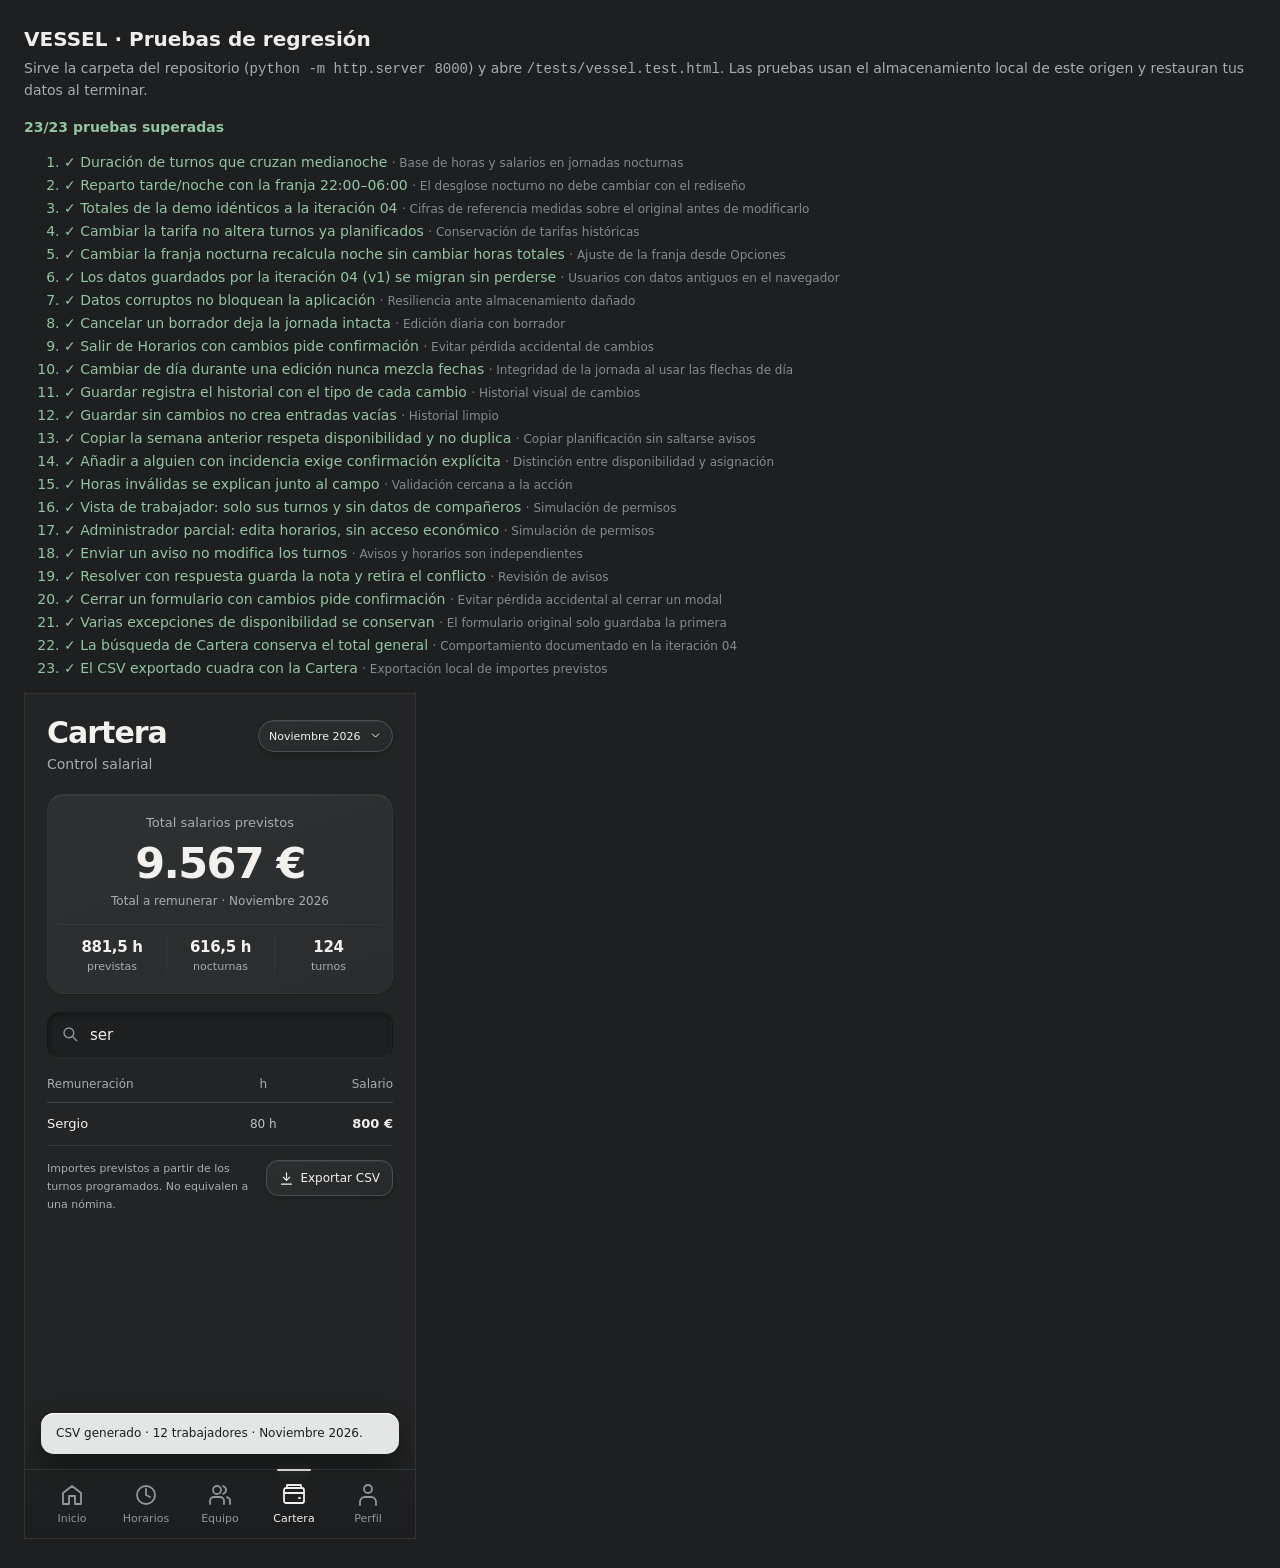
==== tests/vessel.test.html @ eb5120ce "VESSEL 2.0: neomorfismo coherente, microanimaciones y mejoras funcionales - Sistema de diseño (token" ====
<!doctype html>
<html lang="es">
  <head>
    <meta charset="utf-8" />
    <title>VESSEL · Pruebas de regresión</title>
    <style>
      body { font: 14px/1.5 system-ui, sans-serif; background: #1d1f20; color: #eee; margin: 24px; }
      h1 { font-size: 20px; margin: 0 0 4px; }
      p.note { color: #a7adb0; margin: 0 0 16px; }
      li { margin: 2px 0; }
      .ok { color: #93c4a2; }
      .ko { color: #e3998b; }
      .why { color: #848b8e; font-size: 12px; }
      #summary { font-weight: 600; margin: 12px 0; }
      iframe { width: 390px; height: 844px; border: 1px solid #333; }
    </style>
  </head>
  <body>
    <h1>VESSEL · Pruebas de regresión</h1>
    <p class="note">
      Sirve la carpeta del repositorio (<code>python -m http.server 8000</code>) y abre
      <code>/tests/vessel.test.html</code>. Las pruebas usan el almacenamiento local de este origen y restauran tus datos al terminar.
    </p>
    <div id="summary">Ejecutando…</div>
    <ol id="results"></ol>
    <iframe id="app" title="Aplicación en prueba"></iframe>
    <script type="module">
      /* Cada prueba protege un comportamiento concreto; el motivo figura en "why". */
      const STORE = "vessel.iter04.v1";
      const backup = localStorage.getItem(STORE);
      const frame = document.getElementById("app");
      let w;
      const results = [];

      async function load(storage) {
        if (storage === undefined) localStorage.removeItem(STORE);
        else localStorage.setItem(STORE, typeof storage === "string" ? storage : JSON.stringify(storage));
        await new Promise((resolve) => {
          frame.onload = resolve;
          frame.src = "../index.html?t=" + Date.now();
        });
        w = frame.contentWindow;
        /* Sin esperas de animación: las pruebas validan lógica, no tiempos. */
        w.matchMedia = (q) => ({ matches: q.includes("reduce"), addEventListener() {}, removeEventListener() {} });
      }
      const app = (expr) => w.eval(expr);
      const $ = (sel) => w.document.querySelector(sel);
      const click = (sel) => {
        const el = $(sel);
        if (!el) throw Error("No existe " + sel);
        el.click();
      };
      const submit = (sel) => {
        const f = $(sel);
        if (!f) throw Error("No existe " + sel);
        f.requestSubmit();
      };
      const fill = (sel, value) => {
        const el = $(sel);
        if (!el) throw Error("No existe " + sel);
        el.value = value;
        el.dispatchEvent(new w.Event("input", { bubbles: true }));
      };
      const tick = (ms = 0) => new Promise((r) => setTimeout(r, ms));
      function eq(actual, expected, label) {
        const a = JSON.stringify(actual), e = JSON.stringify(expected);
        if (a !== e) throw Error(`${label}: esperado ${e}, obtenido ${a}`);
      }
      function ok(cond, label) {
        if (!cond) throw Error(label);
      }
      async function test(name, why, fn) {
        try {
          await fn();
          results.push({ name, why, pass: true });
        } catch (err) {
          results.push({ name, why, pass: false, err: err.message });
        }
      }
      const snapshot = () => JSON.stringify(app("db"));

      // ---------------------------------------------------------------- Cálculo
      await load();
      await test("Duración de turnos que cruzan medianoche", "Base de horas y salarios en jornadas nocturnas", () => {
        eq(app('duration(makeShift("2026-11-05","x","20:00","04:00",10))'), 8, "20:00–04:00");
        eq(app('duration(makeShift("2026-11-05","x","23:30","00:15",10))'), 0.75, "23:30–00:15");
        eq(app('validateShift(makeShift("2026-11-05","x","22:00","22:00",10))'), false, "entrada = salida");
      });
      await test("Reparto tarde/noche con la franja 22:00–06:00", "El desglose nocturno no debe cambiar con el rediseño", () => {
        eq(app('splitHours(makeShift("2026-11-05","x","20:00","04:00",10))'), { total: 8, night: 6, afternoon: 2 }, "20–04");
        eq(app('splitHours(makeShift("2026-11-05","x","05:00","07:00",10))'), { total: 2, night: 1, afternoon: 1 }, "05–07");
      });
      await test("Totales de la demo idénticos a la iteración 04", "Cifras de referencia medidas sobre el original antes de modificarlo", () => {
        const t = app('stats(null, db.shifts.filter(s => s.date.startsWith("2026-11")))');
        eq([t.total, t.night, t.money, app("db.shifts.length")], [881.5, 616.5, 9567, 124], "noviembre");
        eq(app('[monthStats("angel").money, monthStats("miriam").money, monthStats("alejandro").total]'), [950, 1100, 54.5], "por trabajador");
        eq(app('stats(null, db.shifts.filter(s => s.date >= "2026-11-02" && s.date <= "2026-11-08")).money'), 2178, "semana 02–08");
      });
      await test("Cambiar la tarifa no altera turnos ya planificados", "Conservación de tarifas históricas", async () => {
        app('openModal("person-form", { employeeId: "angel" })');
        fill('#person-form [name="rate"]', "20");
        submit("#person-form");
        eq(app('employee("angel").rate'), 20, "tarifa nueva");
        eq(app('monthStats("angel").money'), 950, "importe de noviembre sin cambios");
        click('[data-action="nav"][data-view="schedule"]');
        app('selectedDate = "2026-11-10"; render()');
        click('.page [data-action="edit-day"]');
        app('openModal("add-shift", { employeeId: "angel" })');
        submit("#add-shift-form");
        eq(app("draft[0].rate"), 20, "el turno nuevo usa la tarifa nueva");
      });
      await test("Cambiar la franja nocturna recalcula noche sin cambiar horas totales", "Ajuste de la franja desde Opciones", async () => {
        await load();
        app('openModal("session")');
        $('#settings-form [name="nightStart"]').value = "00:00";
        submit("#settings-form");
        const t = app('stats(null, db.shifts.filter(s => s.date.startsWith("2026-11")))');
        eq(t.total, 881.5, "horas totales");
        ok(t.night < 616.5, "las horas nocturnas bajan al acortar la franja");
      });

      // ---------------------------------------------------------------- Datos
      await test("Los datos guardados por la iteración 04 (v1) se migran sin perderse", "Usuarios con datos antiguos en el navegador", async () => {
        await load();
        const v1 = JSON.parse(snapshot());
        v1.version = 1;
        delete v1.history;
        v1.shifts.find((s) => s.date === "2026-11-05" && s.employeeId === "samir").start = "22:15";
        await load(v1);
        eq(app("db.version"), 2, "versión");
        eq(app("db.history"), [], "historial vacío");
        eq(app('db.shifts.find(s => s.date === "2026-11-05" && s.employeeId === "samir").start'), "22:15", "cambio del usuario conservado");
      });
      await test("Datos corruptos no bloquean la aplicación", "Resiliencia ante almacenamiento dañado", async () => {
        await load("{no es json");
        eq(app("db.shifts.length"), 124, "se cargan los datos de demostración");
      });

      // ---------------------------------------------------------------- Horarios
      await test("Cancelar un borrador deja la jornada intacta", "Edición diaria con borrador", async () => {
        await load();
        const before = snapshot();
        click('[data-action="nav"][data-view="schedule"]');
        click('.page [data-action="edit-day"]');
        click('[data-action="remove-shift"]');
        await tick(10);
        eq(app("draft.length"), 5, "retirado del borrador");
        click('[data-action="cancel-draft"]');
        click('[data-action="discard-confirm"]');
        eq(app("draft"), null, "sin borrador");
        eq(snapshot(), before, "datos sin cambios");
      });
      await test("Salir de Horarios con cambios pide confirmación", "Evitar pérdida accidental de cambios", async () => {
        click('.page [data-action="edit-day"]');
        click('[data-action="remove-shift"]');
        click('[data-action="nav"][data-view="team"]');
        eq(app("modal?.kind"), "discard", "modal de descarte");
        click('.sheet [data-action="close-modal"]');
        eq(app("view"), "schedule", "sigue en Horarios");
        ok(app("draft !== null"), "borrador conservado");
      });
      await test("Cambiar de día durante una edición nunca mezcla fechas", "Integridad de la jornada al usar las flechas de día", async () => {
        const before = snapshot();
        click('[data-action="day-step"][data-step="1"]');
        eq(app("modal?.kind"), "discard", "pide descartar");
        eq(app("selectedDate"), "2026-11-05", "la fecha no cambia antes de confirmar");
        click('[data-action="discard-confirm"]');
        eq(app("selectedDate"), "2026-11-06", "fecha nueva");
        eq(app("draft"), null, "borrador descartado");
        eq(snapshot(), before, "turnos sin cambios");
      });
      await test("Guardar registra el historial con el tipo de cada cambio", "Historial visual de cambios", async () => {
        await load();
        click('[data-action="nav"][data-view="schedule"]');
        click('.page [data-action="edit-day"]');
        click('[data-action="remove-shift"][data-id="' + app('draft.find(s => s.employeeId === "sergio").id') + '"]');
        app('draft.find(s => s.employeeId === "angel").end = "05:00"; Object.assign(draft.find(s => s.employeeId === "angel"), timestamps("2026-11-05", "20:00", "05:00"))');
        click('[data-action="save-day"]');
        const h = app("db.history[0]");
        eq(h.date, "2026-11-05", "fecha");
        eq(h.changes.map((c) => c.kind + ":" + c.employeeId).sort(), ["edit:angel", "remove:sergio"], "cambios");
        eq(JSON.parse(localStorage.getItem(STORE)).history.length, 1, "persistido");
        ok($('[data-action="history"]'), "enlace al historial visible");
      });
      await test("Guardar sin cambios no crea entradas vacías", "Historial limpio", async () => {
        click('.page [data-action="edit-day"]');
        click('[data-action="save-day"]');
        eq(app("db.history.length"), 1, "sigue habiendo una entrada");
      });
      await test("Copiar la semana anterior respeta disponibilidad y no duplica", "Copiar planificación sin saltarse avisos", async () => {
        await load();
        click('[data-action="nav"][data-view="schedule"]');
        app('selectedDate = "2026-11-12"; render()');
        click('.page [data-action="edit-day"]');
        app("draft = []; render(true)");
        click('.draft-actions [data-action="copy-week"]');
        const ids = app("draft.map(s => s.employeeId).sort()");
        eq(ids, ["alejandro", "angel", "filipa", "miriam", "sergio"], "copiados (Samir no está disponible el jueves)");
        eq(app('draft.find(s => s.employeeId === "miriam").start'), "21:00", "conserva horario de origen");
        eq(app('draft.every(s => s.date === "2026-11-12" && s.rate === employee(s.employeeId).rate)'), true, "fecha y tarifa actuales");
        click('.draft-actions [data-action="copy-week"]');
        eq(app("draft.length"), 5, "sin duplicados");
      });
      await test("Añadir a alguien con incidencia exige confirmación explícita", "Distinción entre disponibilidad y asignación", async () => {
        await load();
        click('[data-action="nav"][data-view="schedule"]');
        click('.page [data-action="edit-day"]');
        app('openModal("add-shift", { employeeId: "lucia" })');
        submit("#add-shift-form");
        eq(app("draft.length"), 6, "no se añade sin confirmar");
        ok($("#shift-error").textContent.includes("revisado"), "error junto al formulario");
        $('#add-shift-form [name="override"]').checked = true;
        submit("#add-shift-form");
        eq(app("draft.length"), 7, "añadida tras confirmar");
      });
      await test("Horas inválidas se explican junto al campo", "Validación cercana a la acción", async () => {
        app('openModal("edit-draft-shift", { id: draft[0].id })');
        const before = app("JSON.stringify(draft[0])");
        fill('#edit-shift-form [name="end"]', app("draft[0].start"));
        submit("#edit-shift-form");
        ok($("#shift-error").textContent.includes("diferentes"), "mensaje visible");
        eq(app("JSON.stringify(draft[0])"), before, "borrador intacto");
        fill('#edit-shift-form [name="end"]', "06:00");
        submit("#edit-shift-form");
        eq(app("duration(draft[0])"), 10, "20:00–06:00 recalculado");
      });

      // ---------------------------------------------------------------- Permisos
      await test("Vista de trabajador: solo sus turnos y sin datos de compañeros", "Simulación de permisos", async () => {
        await load();
        app('sessionRole = "worker"; render()');
        ok(!$('[data-action="conflicts"]'), "sin aviso de conflictos");
        click('[data-action="nav"][data-view="schedule"]');
        eq(app("scheduleRows().map(s => s.employeeId)"), ["alejandro"], "solo Alejandro");
        click('[data-action="nav"][data-view="team"]');
        ok(!$(".next-shift"), "sin próximos turnos de compañeros");
        click('[data-action="nav"][data-view="wallet"]');
        ok($(".page-wallet .empty") && !$("#wallet-total"), "Cartera restringida");
      });
      await test("Administrador parcial: edita horarios, sin acceso económico", "Simulación de permisos", async () => {
        app('sessionRole = "partial"; render()');
        ok(app("canEdit()") && !app("canMoney()"), "permisos");
        click('[data-action="nav"][data-view="wallet"]');
        ok(!$('[data-action="export-csv"]'), "sin exportación");
        app("exportCsv()");
        ok($(".toast")?.textContent.includes("administrador"), "acción bloqueada");
      });

      // ---------------------------------------------------------------- Avisos
      await test("Enviar un aviso no modifica los turnos", "Avisos y horarios son independientes", async () => {
        await load();
        const shifts = app("JSON.stringify(db.shifts)");
        click('[data-action="nav"][data-view="profile"]');
        submit("#notice-form");
        ok($("#notice-error").textContent.length > 0, "mensaje vacío rechazado junto al campo");
        fill("#notice-message", "Tengo una boda ese día.");
        submit("#notice-form");
        eq(app("db.notices[0].status"), "Pendiente", "nuevo aviso pendiente");
        eq(app("JSON.stringify(db.shifts)"), shifts, "turnos intactos");
      });
      await test("Resolver con respuesta guarda la nota y retira el conflicto", "Revisión de avisos", async () => {
        await load();
        eq(app('upcomingConflicts().map(c => c.p.id)'), ["samir", "alejandro", "sergio"], "conflictos iniciales");
        app('openModal("notice", { id: "notice-1" })');
        fill("#notice-reply", "Te cubre Pablo.");
        click('[data-action="notice-status"][data-status="Resuelto"]');
        const n = app('db.notices.find(n => n.id === "notice-1")');
        eq([n.status, n.reply], ["Resuelto", "Te cubre Pablo."], "estado y respuesta");
        ok(n.resolvedAt, "fecha de resolución");
        eq(app('upcomingConflicts().map(c => c.p.id)'), ["samir", "sergio"], "conflicto retirado");
        eq(app("db.shifts.length"), 124, "turnos intactos");
      });
      await test("Cerrar un formulario con cambios pide confirmación", "Evitar pérdida accidental al cerrar un modal", async () => {
        app('openModal("notice", { id: "notice-2" })');
        fill("#notice-reply", "Mejórate.");
        click('[data-action="close-modal"]');
        ok($(".guard"), "aviso de cambios sin guardar");
        eq(app("modal?.kind"), "notice", "el modal sigue abierto");
        click('[data-action="guard-discard"]');
        eq(app("modal"), null, "cerrado tras confirmar");
        eq(app('db.notices.find(n => n.id === "notice-2").reply'), undefined, "nada guardado");
      });

      // ---------------------------------------------------------------- Equipo
      await test("Varias excepciones de disponibilidad se conservan", "El formulario original solo guardaba la primera", async () => {
        await load();
        app('openModal("person-form", { employeeId: "angel" })');
        fill("#exc-date", "2026-11-20");
        click('[data-action="exc-add"]');
        submit("#person-form");
        eq(app('employee("angel").exceptions'), ["2026-11-13", "2026-11-20"], "dos excepciones");
        app('openModal("person-form", { employeeId: "angel" })');
        submit("#person-form");
        eq(app('employee("angel").exceptions'), ["2026-11-13", "2026-11-20"], "siguen tras guardar otra vez");
        eq(app('conflict(employee("angel"), "2026-11-20")'), "Tiene una excepción de disponibilidad para esta fecha.", "afecta a la planificación");
      });

      // ---------------------------------------------------------------- Cartera
      await test("La búsqueda de Cartera conserva el total general", "Comportamiento documentado en la iteración 04", async () => {
        await load();
        click('[data-action="nav"][data-view="wallet"]');
        fill("#wallet-search", "ser");
        eq(w.document.querySelectorAll("#wallet-rows tr").length, 1, "una fila");
        ok($("#wallet-total").textContent.includes("9.567"), "total general intacto");
      });
      await test("El CSV exportado cuadra con la Cartera", "Exportación local de importes previstos", async () => {
        let blob;
        w.URL.createObjectURL = (b) => ((blob = b), "blob:prueba");
        w.URL.revokeObjectURL = () => {};
        w.HTMLAnchorElement.prototype.click = function () {};
        click('[data-action="export-csv"]');
        const text = await blob.text();
        const lines = text.trim().split("\r\n");
        eq(lines.length, 14, "cabecera + 12 trabajadores + total");
        ok(lines[13].includes('"9567"') && lines[13].includes('"881,5"'), "fila total");
      });

      // ---------------------------------------------------------------- Informe
      if (backup === null) localStorage.removeItem(STORE);
      else localStorage.setItem(STORE, backup);
      const passed = results.filter((r) => r.pass).length;
      document.getElementById("summary").textContent = `${passed}/${results.length} pruebas superadas`;
      document.getElementById("summary").className = passed === results.length ? "ok" : "ko";
      document.getElementById("results").innerHTML = results
        .map((r) => `<li class="${r.pass ? "ok" : "ko"}">${r.pass ? "✓" : "✗"} ${r.name} <span class="why">· ${r.why}</span>${r.err ? `<br><small>${r.err}</small>` : ""}</li>`)
        .join("");
      window.__results = results;
    </script>
  </body>
</html>
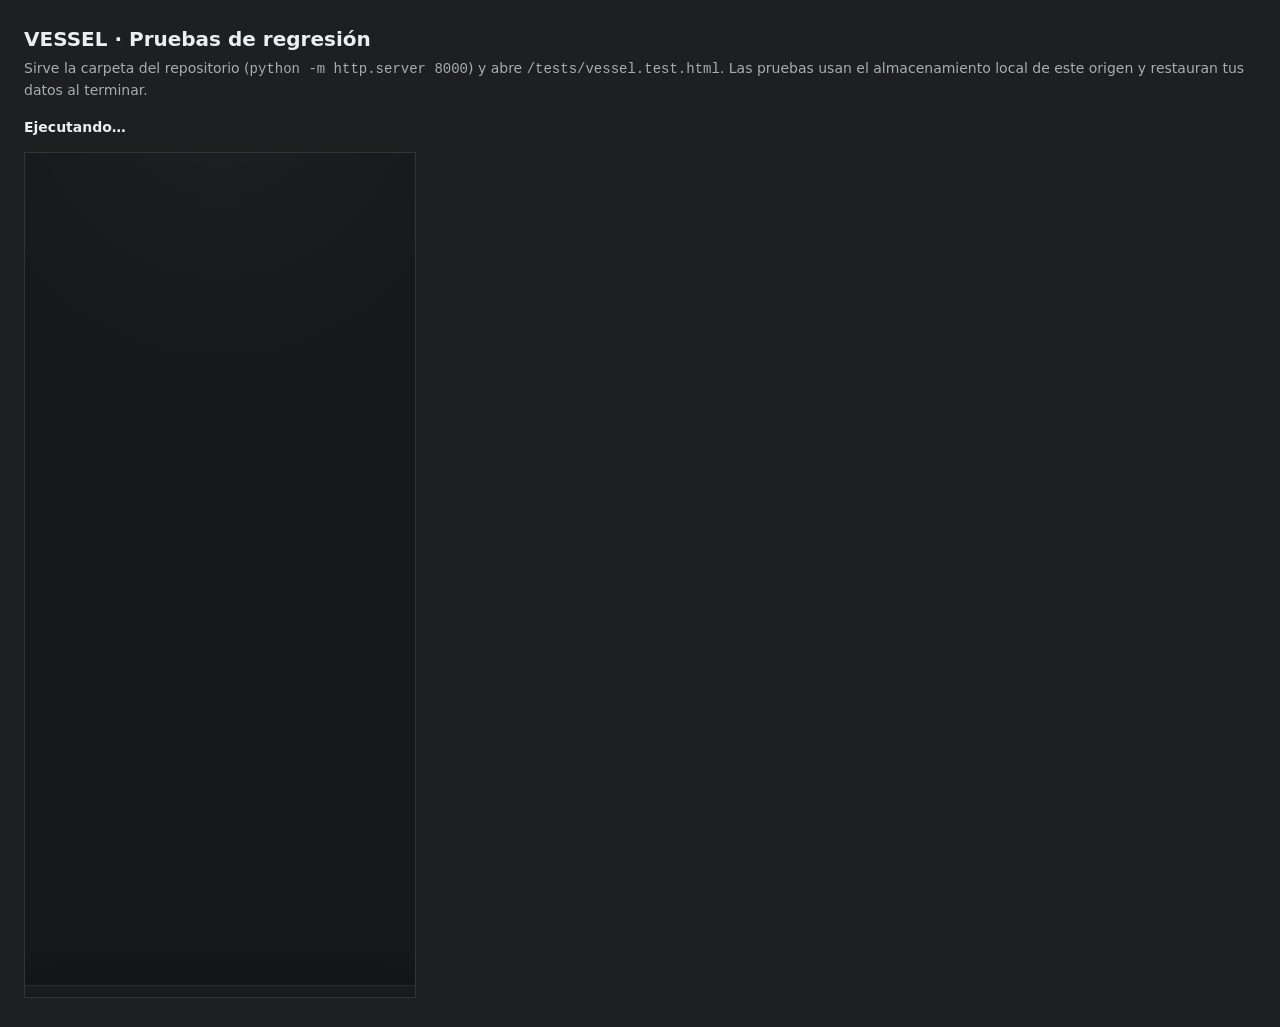
==== commit 384e39b0: "VESSEL makeover: sistema visual Tactile Dark Industrial - Hoja de estilos nueva (css/vessel.css) con" ====
--- a/tests/vessel.test.html
+++ b/tests/vessel.test.html
@@ -300,7 +300,7 @@
         await load();
         click('[data-action="nav"][data-view="wallet"]');
         fill("#wallet-search", "ser");
-        eq(w.document.querySelectorAll("#wallet-rows tr").length, 1, "una fila");
+        eq(w.document.querySelectorAll("#wallet-rows .money-row").length, 1, "una fila");
         ok($("#wallet-total").textContent.includes("9.567"), "total general intacto");
       });
       await test("El CSV exportado cuadra con la Cartera", "Exportación local de importes previstos", async () => {
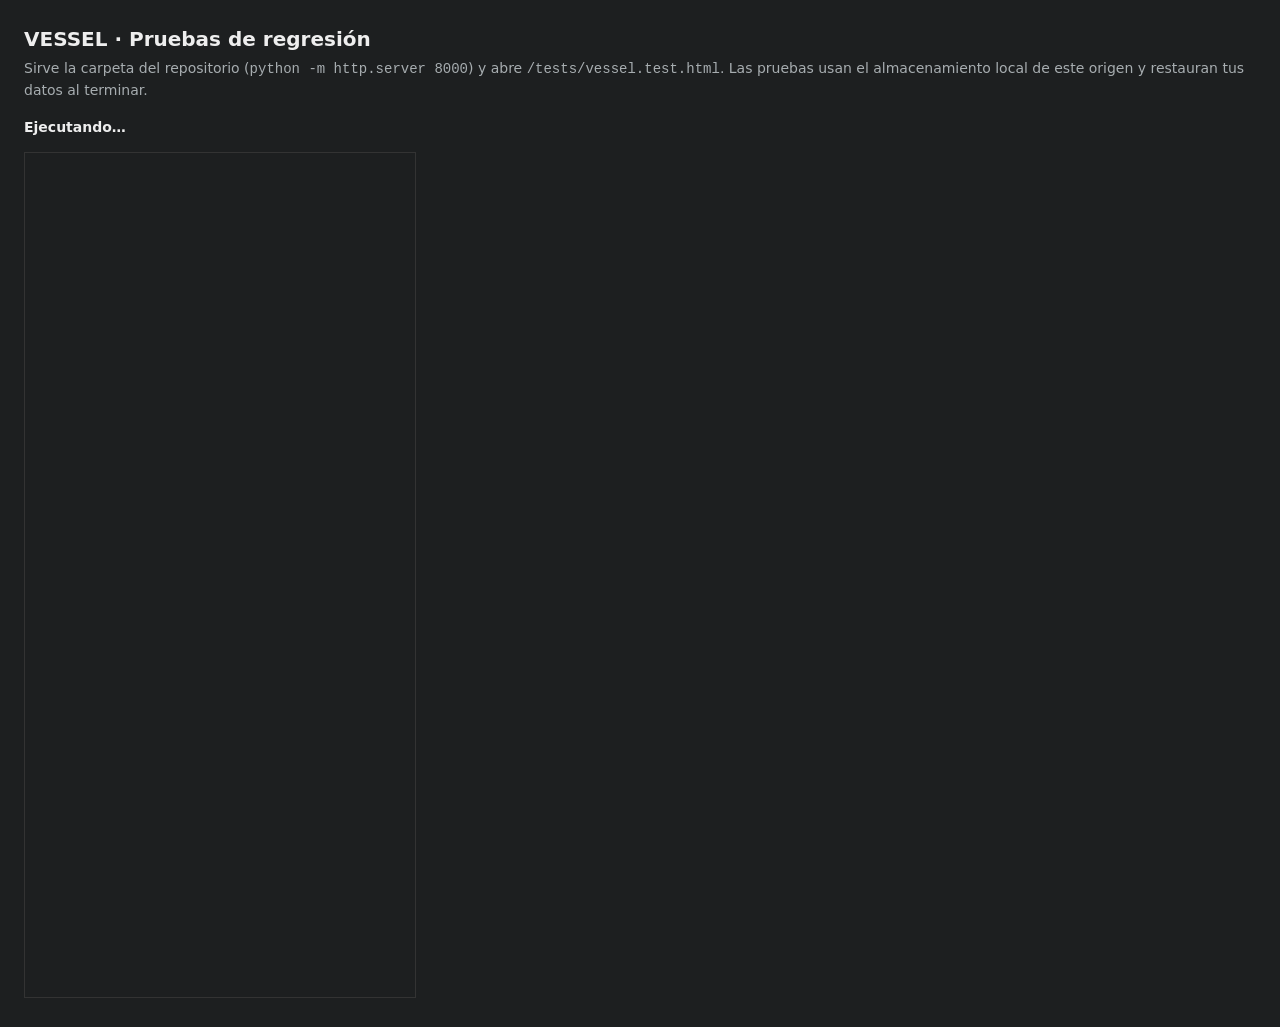
==== commit 0a115d4d: "Logo de VESSEL Club, intro de marca y microanimaciones - Logo redibujado en vectorial (assets/brand/" ====
--- a/tests/vessel.test.html
+++ b/tests/vessel.test.html
@@ -37,7 +37,7 @@
         else localStorage.setItem(STORE, typeof storage === "string" ? storage : JSON.stringify(storage));
         await new Promise((resolve) => {
           frame.onload = resolve;
-          frame.src = "../index.html?t=" + Date.now();
+          frame.src = "../index.html?intro=0&t=" + Date.now();
         });
         w = frame.contentWindow;
         /* Sin esperas de animación: las pruebas validan lógica, no tiempos. */
@@ -169,6 +169,14 @@
         eq(app("draft"), null, "borrador descartado");
         eq(snapshot(), before, "turnos sin cambios");
       });
+      await test("Elegir un día en el calendario abre esa jornada", "En la 2.0 fallaba al marcar el día elegido", async () => {
+        await load();
+        click('[data-action="nav"][data-view="schedule"]');
+        click('[data-action="calendar"]');
+        click('[data-action="choose-date"][data-date="2026-11-12"]');
+        eq(app("modal"), null, "el calendario se cierra");
+        eq(app("selectedDate"), "2026-11-12", "fecha elegida");
+      });
       await test("Guardar registra el historial con el tipo de cada cambio", "Historial visual de cambios", async () => {
         await load();
         click('[data-action="nav"][data-view="schedule"]');
